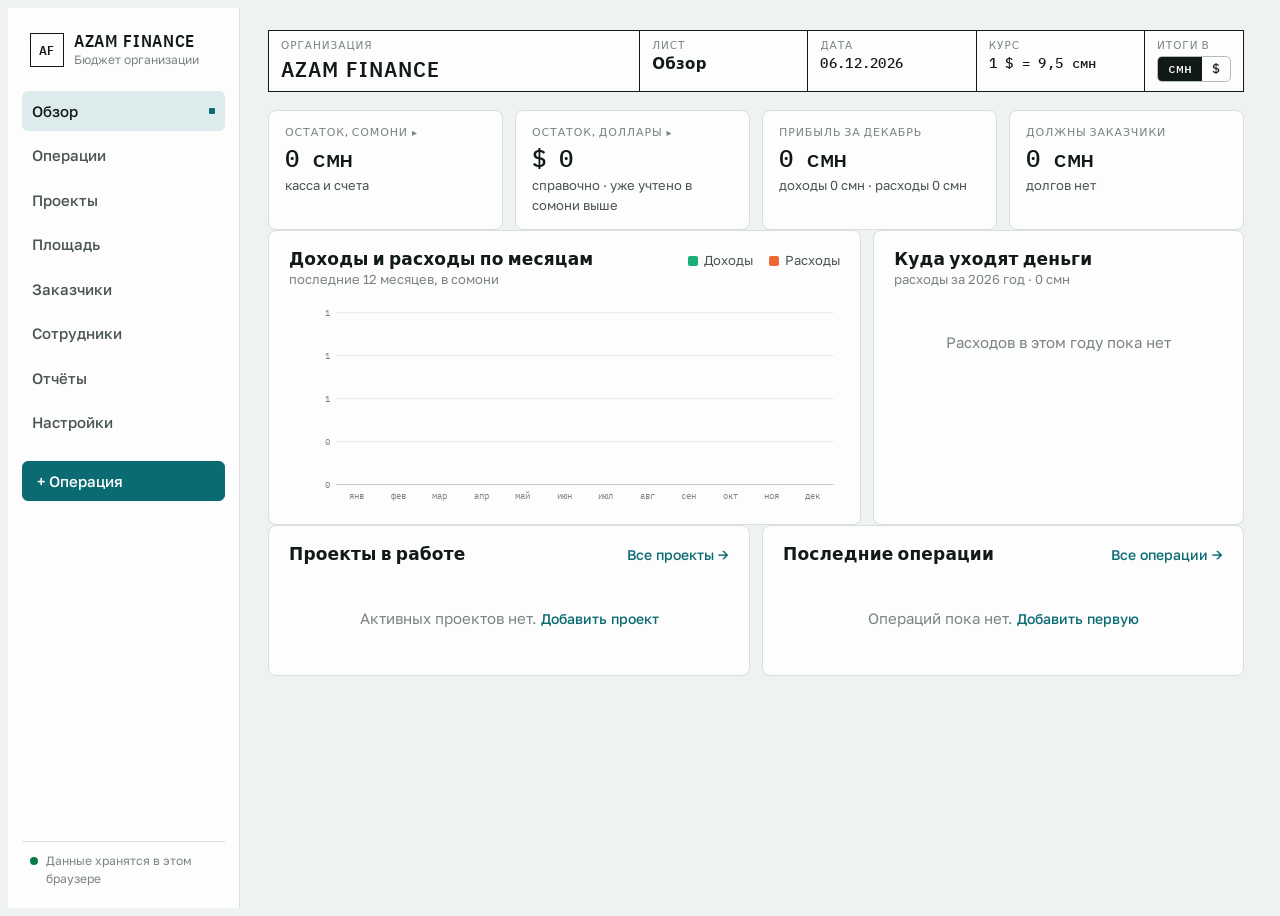
==== index.html @ 6fdcf1f5 "Initial commit: Azam Finance budget app Co-Authored-By: Claude Sonnet 5 <noreply@anthropic.com>" ====
<!DOCTYPE html>
<html lang="ru">
<head>
<meta charset="UTF-8">
<meta name="viewport" content="width=device-width, initial-scale=1">
<title>Azam Finance</title>
<link rel="preconnect" href="https://fonts.googleapis.com">
<link rel="preconnect" href="https://fonts.gstatic.com" crossorigin>
<link rel="stylesheet" href="https://fonts.googleapis.com/css2?family=Golos+Text:wght@400;500;600&family=IBM+Plex+Mono:wght@400;500&family=IBM+Plex+Sans+Condensed:wght@500;600&display=swap">
<link rel="stylesheet" href="css/style.css">
</head>
<body>
<div class="app">
  <aside class="nav" aria-label="Разделы">
    <div class="brand">
      <div class="brand-mark" aria-hidden="true">AF</div>
      <div><div class="brand-name">Azam Finance</div><div class="brand-sub">Бюджет организации</div></div>
    </div>
    <div id="navList" style="display:contents"></div>
    <button class="btn primary nav-add" data-act="addTx">+ Операция</button>
    <div class="nav-foot"><span class="dot" id="syncDot"></span><span id="syncText">Загрузка…</span></div>
  </aside>
  <main>
    <header class="stamp" id="stamp"></header>
    <section id="view" aria-live="polite"></section>
  </main>
</div>

<dialog id="dlg">
  <form id="dlgForm" method="dialog">
    <header><h2 id="dlgTitle"></h2></header>
    <div id="dlgBody"></div>
    <footer>
      <button type="submit" class="btn ghost" value="cancel" formnovalidate>Отмена</button>
      <button type="submit" class="btn primary" id="dlgOk" value="ok">Сохранить</button>
    </footer>
  </form>
</dialog>
<div id="toast" class="toast" hidden></div>
<input type="file" id="importFile" accept="application/json" hidden>

<script src="js/app.js"></script>
</body>
</html>
---- css/style.css ----
:root{
  color-scheme: light;
  --ground:#eef2f1;
  --surface:#fcfdfc;
  --surface-2:#f1f5f4;
  --ink:#121a19;
  --ink-2:#4a5553;
  --ink-3:#7a8583;
  --line:#d8dfdd;
  --line-strong:#b3bebb;
  --accent:#0b6b73;
  --accent-hover:#085a61;
  --accent-ink:#ffffff;
  --accent-soft:#dcecec;
  --pos:#0a7a45;
  --neg:#b4402a;
  --warn:#8f6200;
  --warn-soft:#fbefd2;
  --good-soft:#dcf1e4;
  --neg-soft:#f8e1dc;
  --s-inc:#1baf7a;
  --s-exp:#eb6834;
  --grid:#e3e8e6;
  --shadow:0 1px 2px rgba(18,26,25,.06), 0 8px 24px rgba(18,26,25,.06);
  --f-display:"IBM Plex Sans Condensed","Arial Narrow",system-ui,sans-serif;
  --f-body:"Golos Text",system-ui,-apple-system,"Segoe UI",sans-serif;
  --f-mono:"IBM Plex Mono",ui-monospace,Consolas,monospace;
}
@media (prefers-color-scheme: dark){
  :root:not([data-theme="light"]){
    color-scheme: dark;
    --ground:#0d1211; --surface:#151c1b; --surface-2:#1b2423; --ink:#e5eceb; --ink-2:#a8b4b2; --ink-3:#76827f;
    --line:#26302e; --line-strong:#3a4644; --accent:#4fb4bb; --accent-hover:#6cc4ca; --accent-ink:#04201f; --accent-soft:#163a3b;
    --pos:#43c985; --neg:#f08b70; --warn:#e6b54a; --warn-soft:#3a2e12; --good-soft:#133524; --neg-soft:#3d1f18;
    --s-inc:#199e70; --s-exp:#d95926; --grid:#222b2a; --shadow:0 1px 2px rgba(0,0,0,.3), 0 8px 24px rgba(0,0,0,.25);
  }
}
:root[data-theme="dark"]{
  color-scheme: dark;
  --ground:#0d1211; --surface:#151c1b; --surface-2:#1b2423; --ink:#e5eceb; --ink-2:#a8b4b2; --ink-3:#76827f;
  --line:#26302e; --line-strong:#3a4644; --accent:#4fb4bb; --accent-hover:#6cc4ca; --accent-ink:#04201f; --accent-soft:#163a3b;
  --pos:#43c985; --neg:#f08b70; --warn:#e6b54a; --warn-soft:#3a2e12; --good-soft:#133524; --neg-soft:#3d1f18;
  --s-inc:#199e70; --s-exp:#d95926; --grid:#222b2a; --shadow:0 1px 2px rgba(0,0,0,.3), 0 8px 24px rgba(0,0,0,.25);
}
*{box-sizing:border-box}
body{background:var(--ground);color:var(--ink);font:15px/1.5 var(--f-body);-webkit-font-smoothing:antialiased}
button,input,select,textarea{font:inherit;color:inherit}
h1,h2,h3{margin:0;text-wrap:balance}
.num{font-family:var(--f-mono);font-variant-numeric:tabular-nums;letter-spacing:-.01em;white-space:nowrap}
.muted{color:var(--ink-3)}
.pos{color:var(--pos)} .neg{color:var(--neg)}
:focus-visible{outline:2px solid var(--accent);outline-offset:2px}
[hidden]{display:none !important}

/* Layout */
.app{display:grid;grid-template-columns:232px minmax(0,1fr);min-height:100vh}
.nav{position:sticky;top:0;height:100vh;display:flex;flex-direction:column;gap:4px;padding:20px 14px;border-right:1px solid var(--line);background:var(--surface)}
.brand{display:flex;align-items:center;gap:10px;padding:4px 8px 18px}
.brand-mark{width:34px;height:34px;flex:none;border:1.5px solid var(--ink);display:grid;place-items:center;font:600 13px/1 var(--f-display);letter-spacing:.02em}
.brand-name{font:600 17px/1.1 var(--f-display);letter-spacing:.04em;text-transform:uppercase}
.brand-sub{font-size:12px;color:var(--ink-3)}
.nav-btn{display:flex;align-items:center;justify-content:space-between;width:100%;text-align:left;border:0;background:transparent;padding:9px 10px;border-radius:6px;cursor:pointer;color:var(--ink-2);font-weight:500}
.nav-btn:hover{background:var(--surface-2);color:var(--ink)}
.nav-btn[aria-current="page"]{background:var(--accent-soft);color:var(--ink)}
.nav-btn[aria-current="page"]::after{content:"";width:6px;height:6px;background:var(--accent);border-radius:1px}
.nav-add{margin:14px 0 6px}
.nav-foot{margin-top:auto;font-size:12px;color:var(--ink-3);padding:10px 8px 0;border-top:1px solid var(--line);display:flex;gap:8px;align-items:flex-start}
.dot{width:8px;height:8px;border-radius:50%;flex:none;margin-top:5px;background:var(--ink-3)}
.dot.ok{background:var(--pos)} .dot.warn{background:var(--warn)}
main{min-width:0;padding:22px 28px 60px;display:flex;flex-direction:column;gap:18px}

/* Drawing title block (штамп) */
.stamp{display:grid;grid-template-columns:minmax(220px,2.2fr) repeat(3,minmax(120px,1fr)) auto;border:1.5px solid var(--ink);background:var(--surface)}
.stamp>div{padding:8px 12px;border-left:1px solid var(--ink);min-width:0}
.stamp>div:first-child{border-left:0}
.stamp-l{font:500 10.5px/1.2 var(--f-display);letter-spacing:.09em;text-transform:uppercase;color:var(--ink-3)}
.stamp-v{font:600 15px/1.35 var(--f-display);letter-spacing:.02em;margin-top:2px;white-space:nowrap;overflow:hidden;text-overflow:ellipsis}
.stamp-v.big{font-size:22px;letter-spacing:.05em;text-transform:uppercase}
.stamp-v.num{font-family:var(--f-mono);font-weight:500;font-size:14px}
.cur-toggle{display:flex;gap:0;margin-top:4px;border:1px solid var(--line-strong);border-radius:5px;overflow:hidden}
.cur-toggle button{border:0;background:transparent;padding:3px 10px;cursor:pointer;font:500 13px/1.4 var(--f-mono)}
.cur-toggle button[aria-pressed="true"]{background:var(--ink);color:var(--surface)}

.page-head{display:flex;flex-wrap:wrap;align-items:flex-end;justify-content:space-between;gap:12px}
.page-head h1{font:600 28px/1.15 var(--f-display);letter-spacing:.01em}
.page-head p{margin:4px 0 0;color:var(--ink-2)}
.actions{display:flex;flex-wrap:wrap;gap:8px}

.btn{display:inline-flex;align-items:center;gap:6px;border:1px solid var(--line-strong);background:var(--surface);padding:8px 14px;border-radius:6px;cursor:pointer;font-weight:500;white-space:nowrap}
.btn:hover{border-color:var(--ink-3)}
.btn.primary{background:var(--accent);border-color:var(--accent);color:var(--accent-ink)}
.btn.primary:hover{background:var(--accent-hover);border-color:var(--accent-hover)}
.btn.danger{background:var(--neg);border-color:var(--neg);color:#fff}
.btn.ghost{border-color:transparent;background:transparent}
.btn.ghost:hover{background:var(--surface-2)}
.btn.sm{padding:5px 10px;font-size:13px}
.btn.block{width:100%;justify-content:center}
.icon-btn{border:0;background:transparent;padding:6px;border-radius:5px;cursor:pointer;color:var(--ink-3);display:inline-grid;place-items:center}
.icon-btn:hover{background:var(--surface-2);color:var(--ink)}
.icon-btn.del:hover{color:var(--neg)}
.icon-btn svg{width:16px;height:16px}

.banner{display:flex;flex-wrap:wrap;align-items:center;justify-content:space-between;gap:12px;padding:12px 16px;border:1px dashed var(--warn);background:var(--warn-soft);border-radius:8px}
.banner p{margin:0;max-width:75ch}

/* Cards and KPI */
.card{background:var(--surface);border:1px solid var(--line);border-radius:8px;padding:18px 20px;min-width:0}
.card-head{display:flex;justify-content:space-between;align-items:baseline;gap:12px;margin-bottom:14px;flex-wrap:wrap}
.card-head h2{font:600 17px/1.2 var(--f-display);letter-spacing:.01em}
.card-head .sub{font-size:13px;color:var(--ink-3)}
.link{border:0;background:none;padding:0;color:var(--accent);cursor:pointer;font-weight:500;font-size:14px}
.link:hover{text-decoration:underline}
.kpis{display:grid;grid-template-columns:repeat(4,minmax(0,1fr));gap:12px}
.kpi{background:var(--surface);border:1px solid var(--line);border-radius:8px;padding:14px 16px;display:flex;flex-direction:column;gap:4px;min-width:0}
.kpi-l{font:500 11px/1.3 var(--f-display);letter-spacing:.08em;text-transform:uppercase;color:var(--ink-3)}
.kpi-v{font:500 24px/1.2 var(--f-mono);letter-spacing:-.02em;white-space:nowrap;overflow:hidden;text-overflow:ellipsis}
.kpi-s{font-size:13px;color:var(--ink-2)}
.kpi.click{cursor:pointer}
.kpi.click:hover{border-color:var(--line-strong)}
.kpi-caret{font-size:10px;color:var(--ink-3);margin-left:4px;display:inline-block}
.bal-detail{margin-top:8px;padding-top:8px;border-top:1px solid var(--line);display:flex;flex-direction:column;gap:5px}
.bal-row{display:flex;justify-content:space-between;gap:10px;font-size:13px;color:var(--ink-2)}
.grid-2{display:grid;grid-template-columns:minmax(0,1.6fr) minmax(0,1fr);gap:12px}
.grid-2e{display:grid;grid-template-columns:repeat(2,minmax(0,1fr));gap:12px}

/* Chart */
.chart-wrap{position:relative;overflow-x:auto}
.chart-wrap svg{display:block;width:100%;min-width:520px;height:auto}
.chart-wrap text{font-family:var(--f-mono);font-size:11px;fill:var(--ink-3)}
.legend{display:flex;gap:16px;font-size:13px;color:var(--ink-2)}
.legend i{display:inline-block;width:10px;height:10px;border-radius:2px;margin-right:6px;vertical-align:-1px}
.tip{position:absolute;pointer-events:none;background:var(--surface);border:1px solid var(--line-strong);box-shadow:var(--shadow);border-radius:6px;padding:8px 10px;font-size:13px;min-width:170px;z-index:5}
.tip b{display:block;font-family:var(--f-display);font-weight:600;margin-bottom:4px;text-transform:capitalize}
.tip div{display:flex;justify-content:space-between;gap:14px}
.hit{fill:transparent;cursor:crosshair}
.hit:hover{fill:var(--ink);fill-opacity:.04}

.hbars{display:flex;flex-direction:column;gap:10px}
.hbar-row{display:grid;grid-template-columns:minmax(0,1fr) auto;gap:2px 12px;font-size:14px}
.hbar-track{grid-column:1 / -1;height:6px;background:var(--surface-2);border-radius:3px;overflow:hidden}
.hbar-fill{height:100%;background:var(--s-exp);border-radius:3px}

.progress{height:6px;background:var(--surface-2);border-radius:3px;overflow:hidden;min-width:80px}
.progress>span{display:block;height:100%;background:var(--accent);border-radius:3px}

/* Tables */
.tbl-wrap{overflow-x:auto;margin:0 -20px;padding:0 20px}
.tbl{width:100%;border-collapse:collapse;font-size:14px}
.tbl th{font:500 11px/1.3 var(--f-display);letter-spacing:.08em;text-transform:uppercase;color:var(--ink-3);text-align:left;padding:8px 10px;border-bottom:1px solid var(--line-strong);white-space:nowrap}
.tbl td{padding:10px;border-bottom:1px solid var(--line);vertical-align:top}
.tbl tr:last-child td{border-bottom:0}
.tbl .r{text-align:right}
.tbl tbody tr.click{cursor:pointer}
.tbl tbody tr.click:hover td{background:var(--surface-2)}
.tbl tfoot td{border-top:1px solid var(--line-strong);border-bottom:0;font-weight:600}
.tbl .sec td{background:var(--surface-2);font:600 12px/1.3 var(--f-display);letter-spacing:.06em;text-transform:uppercase;color:var(--ink-2)}
.cell-main{font-weight:500}
.cell-sub{font-size:12.5px;color:var(--ink-3)}
.row-actions{display:flex;justify-content:flex-end;gap:2px;white-space:nowrap}
.empty{padding:28px 10px;text-align:center;color:var(--ink-3)}

.chip{display:inline-flex;align-items:center;gap:5px;font-size:12.5px;font-weight:500;padding:2px 8px;border-radius:4px;white-space:nowrap;background:var(--surface-2);color:var(--ink-2)}
.chip.inc{background:var(--good-soft);color:var(--pos)}
.chip.exp{background:var(--neg-soft);color:var(--neg)}
.chip.st-work{background:var(--accent-soft);color:var(--ink)}
.chip.st-exp{background:var(--warn-soft);color:var(--warn)}
.chip.st-done{background:var(--good-soft);color:var(--pos)}
.chip.st-pause{background:var(--surface-2);color:var(--ink-3)}
.code{font:500 12px/1.3 var(--f-mono);color:var(--ink-3);white-space:nowrap}
.marks{display:flex;flex-wrap:wrap;gap:4px}
.mark{font:600 11px/1 var(--f-display);letter-spacing:.06em;padding:3px 5px;border:1px solid var(--line-strong);border-radius:3px;color:var(--ink-2)}

/* Filters */
.filters{display:flex;flex-wrap:wrap;gap:10px;align-items:flex-end;margin-bottom:14px}
.fld{display:flex;flex-direction:column;gap:4px;min-width:0}
.fld>span{font:500 11px/1.2 var(--f-display);letter-spacing:.07em;text-transform:uppercase;color:var(--ink-3)}
.fld input,.fld select,.fld textarea{border:1px solid var(--line-strong);background:var(--surface);border-radius:6px;padding:7px 10px;min-height:38px;width:100%}
.fld input:focus,.fld select:focus,.fld textarea:focus{outline:2px solid var(--accent);outline-offset:-1px;border-color:var(--accent)}
.fld input:read-only{background:var(--surface-2);color:var(--ink-2)}
.filters .fld{width:auto}
.filters .fld select{min-width:150px}
.filters .grow{flex:1 1 200px}
.tabs{display:flex;gap:4px;flex-wrap:wrap}
.tab{border:1px solid var(--line);background:var(--surface);padding:6px 12px;border-radius:20px;cursor:pointer;font-size:14px}
.tab[aria-pressed="true"]{background:var(--ink);color:var(--surface);border-color:var(--ink)}
.totals{display:flex;flex-wrap:wrap;gap:6px 22px;font-size:14px;color:var(--ink-2);margin-bottom:10px}
.totals b{font-family:var(--f-mono);font-weight:500;color:var(--ink)}

.back{align-self:flex-start}
.detail-head{display:flex;flex-direction:column;gap:6px}
.meta{display:flex;flex-wrap:wrap;gap:6px 18px;color:var(--ink-2);font-size:14px;align-items:center}

/* Dialog */
dialog{border:1px solid var(--line-strong);border-radius:10px;padding:0;background:var(--surface);color:var(--ink);width:min(600px,calc(100vw - 24px));box-shadow:0 20px 60px rgba(0,0,0,.25)}
dialog::backdrop{background:rgba(10,20,19,.45)}
dialog header{padding:18px 22px 6px}
dialog header h2{font:600 21px/1.2 var(--f-display)}
#dlgBody{padding:12px 22px;display:flex;flex-direction:column;gap:14px;max-height:70vh;overflow:auto}
#dlgBody p{margin:0}
dialog footer{display:flex;justify-content:flex-end;gap:8px;padding:14px 22px 18px;border-top:1px solid var(--line)}
.grid-f{display:grid;grid-template-columns:1fr 1fr;gap:12px 14px}
.span2{grid-column:1 / -1}
.seg{display:grid;grid-template-columns:1fr 1fr;border:1px solid var(--line-strong);border-radius:7px;overflow:hidden;flex-shrink:0}
.seg label{display:flex;justify-content:center;align-items:center;padding:9px;cursor:pointer;font-weight:500;color:var(--ink-2)}
.seg input{position:absolute;opacity:0;pointer-events:none}
.seg label:has(input:checked){background:var(--ink);color:var(--surface)}
.seg label:has(input:focus-visible){outline:2px solid var(--accent);outline-offset:-3px}
.checks{display:flex;flex-wrap:wrap;gap:6px}
.checks label{display:flex;align-items:center;gap:6px;border:1px solid var(--line-strong);border-radius:5px;padding:5px 9px;cursor:pointer;font-size:13px}
.checks label:has(input:checked){border-color:var(--accent);background:var(--accent-soft)}
.hint{font-size:12.5px;color:var(--ink-3)}

.cat-list{display:flex;flex-wrap:wrap;gap:6px;margin-bottom:10px}
.cat-item{display:inline-flex;align-items:center;gap:4px;border:1px solid var(--line-strong);border-radius:5px;padding:3px 4px 3px 9px;font-size:14px}
.cat-item .icon-btn{padding:3px}
.inline-add{display:flex;gap:8px}
.inline-add input{flex:1;border:1px solid var(--line-strong);background:var(--surface);border-radius:6px;padding:7px 10px}

.toast{position:fixed;left:50%;bottom:24px;transform:translateX(-50%);background:var(--ink);color:var(--surface);padding:10px 16px;border-radius:7px;font-size:14px;z-index:50;box-shadow:var(--shadow);max-width:calc(100vw - 32px)}
.toast.err{background:var(--neg);color:#fff}
.loading{padding:60px;text-align:center;color:var(--ink-3)}

@media (max-width:1100px){
  .kpis{grid-template-columns:repeat(2,minmax(0,1fr))}
  .grid-2,.grid-2e{grid-template-columns:minmax(0,1fr)}
  .stamp{grid-template-columns:1fr 1fr}
  .stamp>div{border-left:0;border-top:1px solid var(--ink)}
  .stamp>div:nth-child(-n+2){border-top:0}
  .stamp>div:nth-child(even){border-left:1px solid var(--ink)}
  .stamp>div:first-child{grid-column:1 / -1}
  .stamp>div:nth-child(2){border-top:1px solid var(--ink);border-left:0}
  .stamp>div:nth-child(3){border-top:1px solid var(--ink);border-left:1px solid var(--ink)}
  .stamp>div:nth-child(4){border-left:0}
  .stamp>div:nth-child(5){border-left:1px solid var(--ink)}
}
@media (max-width:820px){
  .app{grid-template-columns:minmax(0,1fr)}
  .nav{position:sticky;height:auto;flex-direction:row;align-items:center;overflow-x:auto;padding:8px 10px;border-right:0;border-bottom:1px solid var(--line);z-index:10}
  .brand{padding:0 8px 0 0}
  .brand-sub,.nav-foot{display:none}
  .nav-btn{width:auto;white-space:nowrap}
  .nav-btn[aria-current="page"]::after{display:none}
  .nav-add{margin:0 0 0 6px}
  main{padding:16px 14px 50px}
  .kpis{grid-template-columns:minmax(0,1fr)}
  .grid-f{grid-template-columns:1fr}
}
@media (prefers-reduced-motion:reduce){*{transition:none!important;animation:none!important}}
@media print{
  .nav,.no-print,.banner,.row-actions,.icon-btn{display:none!important}
  .app{display:block}
  body,.card,.kpi,.stamp{background:#fff!important;color:#000}
  .card{break-inside:avoid;border-color:#999}
}
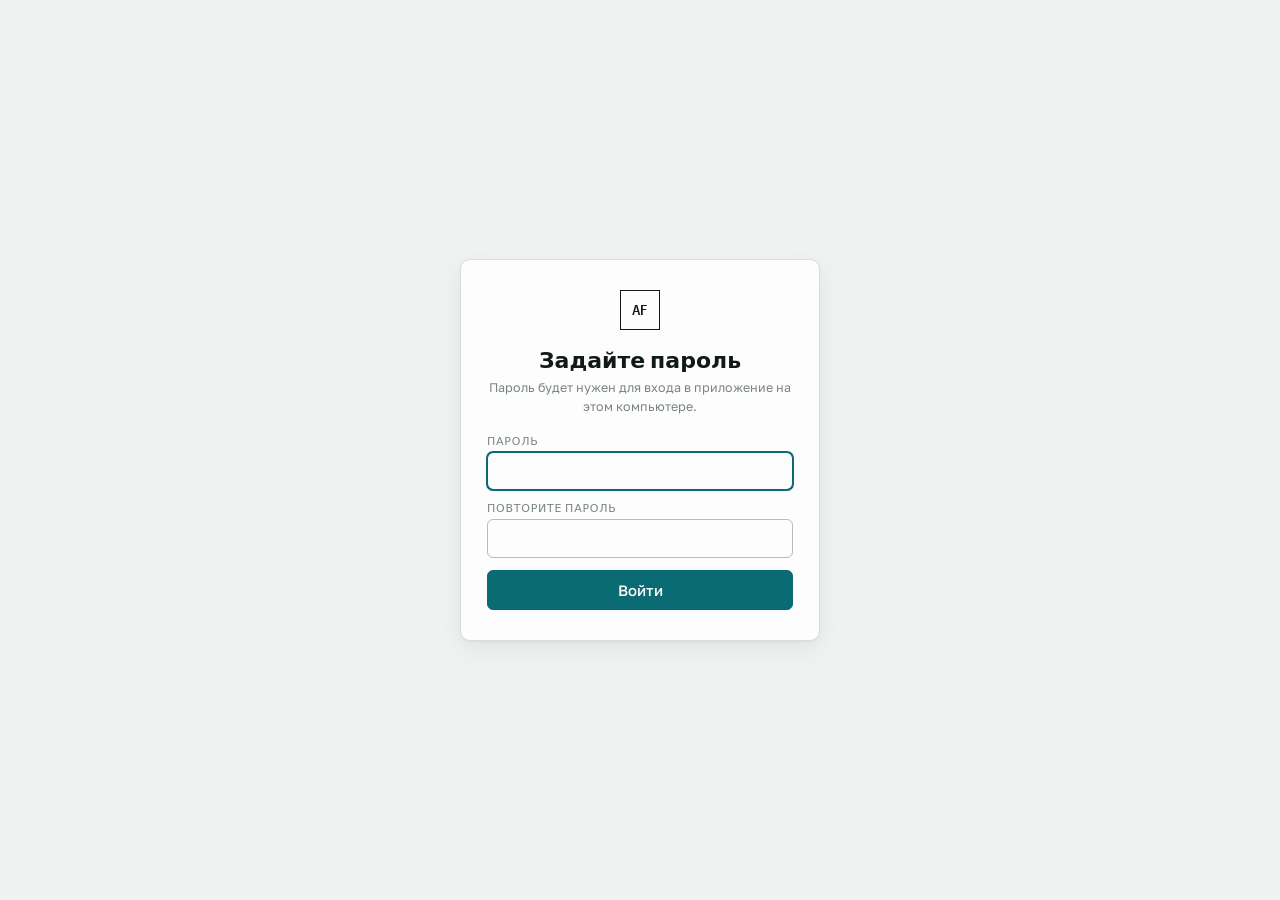
==== commit a5312774: "Add area-sale calculator, project-level pool selling, list view area indicator, password login scree" ====
--- a/index.html
+++ b/index.html
@@ -10,7 +10,20 @@
 <link rel="stylesheet" href="css/style.css">
 </head>
 <body>
-<div class="app">
+<div id="authScreen" class="auth-screen" hidden>
+  <div class="auth-card">
+    <div class="brand-mark" aria-hidden="true">AF</div>
+    <h1 id="authTitle">Вход</h1>
+    <p id="authHint" class="hint"></p>
+    <form id="authForm">
+      <label class="fld"><span>Пароль</span><input type="password" id="authPassword" autocomplete="current-password" required></label>
+      <label class="fld" id="authConfirmWrap" hidden><span>Повторите пароль</span><input type="password" id="authConfirm" autocomplete="new-password"></label>
+      <button type="submit" class="btn primary block">Войти</button>
+      <p id="authError" class="auth-error" hidden></p>
+    </form>
+  </div>
+</div>
+<div class="app" id="appRoot" hidden>
   <aside class="nav" aria-label="Разделы">
     <div class="brand">
       <div class="brand-mark" aria-hidden="true">AF</div>
@@ -18,7 +31,7 @@
     </div>
     <div id="navList" style="display:contents"></div>
     <button class="btn primary nav-add" data-act="addTx">+ Операция</button>
-    <div class="nav-foot"><span class="dot" id="syncDot"></span><span id="syncText">Загрузка…</span></div>
+    <div class="nav-foot"><span class="dot" id="syncDot"></span><span id="syncText">Загрузка…</span><button class="link" data-act="logout" style="margin-left:auto;font-size:12px">Выйти</button></div>
   </aside>
   <main>
     <header class="stamp" id="stamp"></header>
--- a/css/style.css
+++ b/css/style.css
@@ -69,6 +69,15 @@
 .dot.ok{background:var(--pos)} .dot.warn{background:var(--warn)}
 main{min-width:0;padding:22px 28px 60px;display:flex;flex-direction:column;gap:18px}
 
+/* Auth screen */
+.auth-screen{position:fixed;inset:0;background:var(--ground);display:flex;align-items:center;justify-content:center;padding:20px;z-index:100}
+.auth-card{width:100%;max-width:360px;background:var(--surface);border:1px solid var(--line);border-radius:10px;padding:30px 26px;box-shadow:var(--shadow)}
+.auth-card .brand-mark{width:40px;height:40px;border:1.5px solid var(--ink);display:grid;place-items:center;font:600 14px/1 var(--f-display);margin:0 auto 16px}
+.auth-card h1{font:600 22px/1.25 var(--f-display);text-align:center;margin-bottom:6px}
+.auth-card .hint{text-align:center;margin:0 0 18px}
+.auth-card form{display:flex;flex-direction:column;gap:12px}
+.auth-error{color:var(--neg);font-size:13px;margin:0;text-align:center}
+
 /* Drawing title block (штамп) */
 .stamp{display:grid;grid-template-columns:minmax(220px,2.2fr) repeat(3,minmax(120px,1fr)) auto;border:1.5px solid var(--ink);background:var(--surface)}
 .stamp>div{padding:8px 12px;border-left:1px solid var(--ink);min-width:0}
